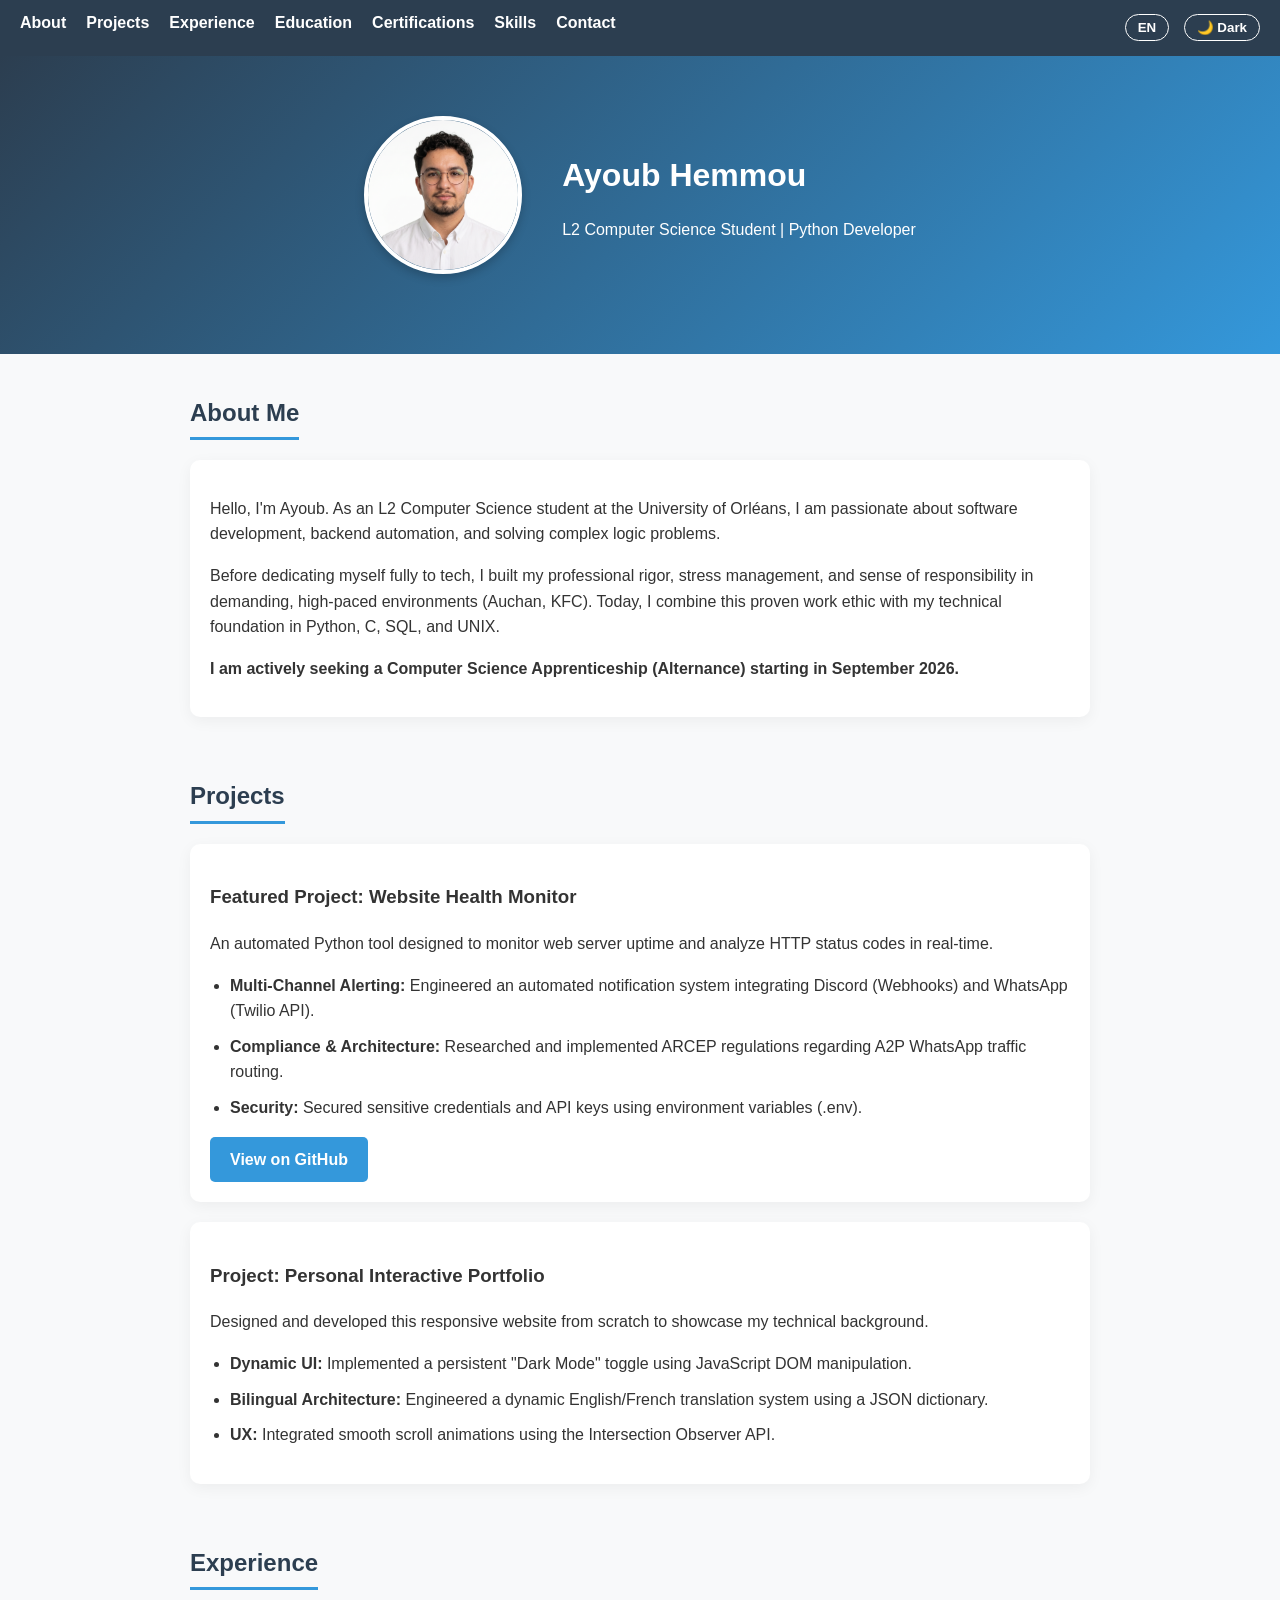
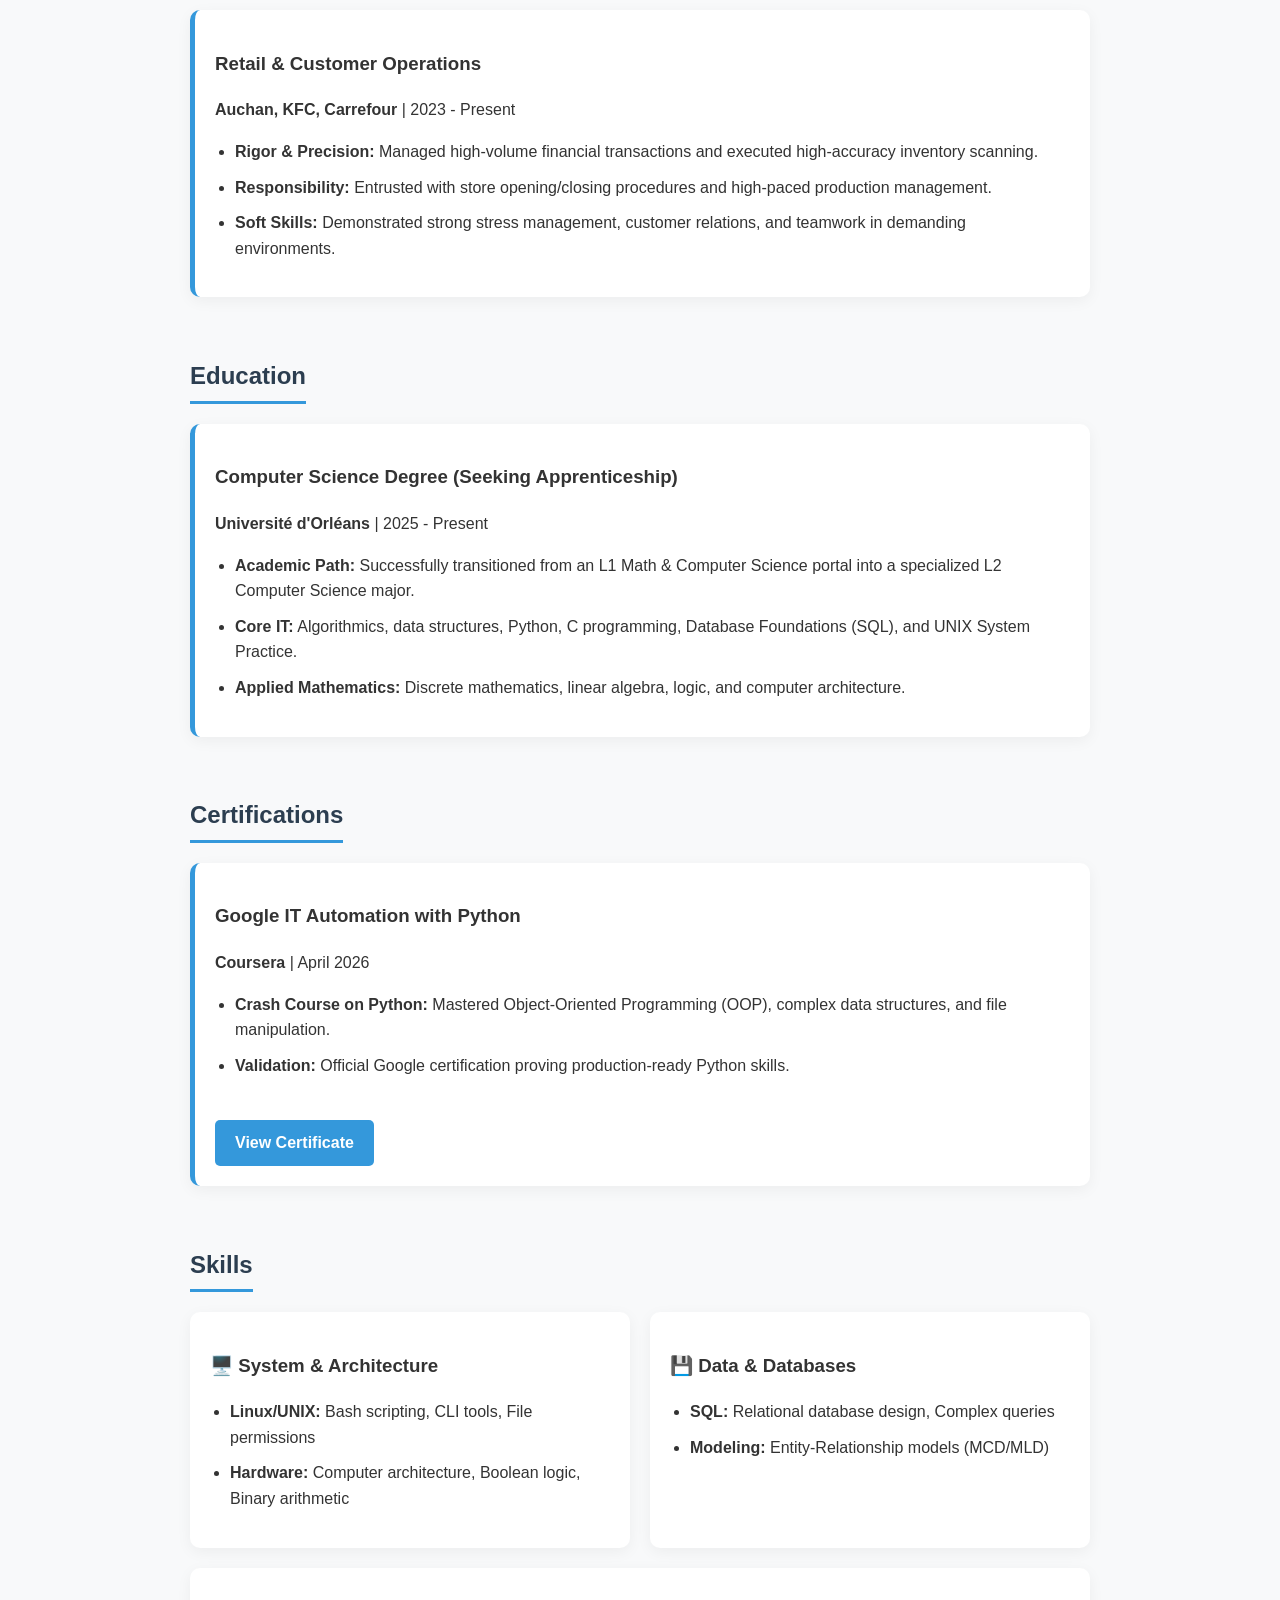
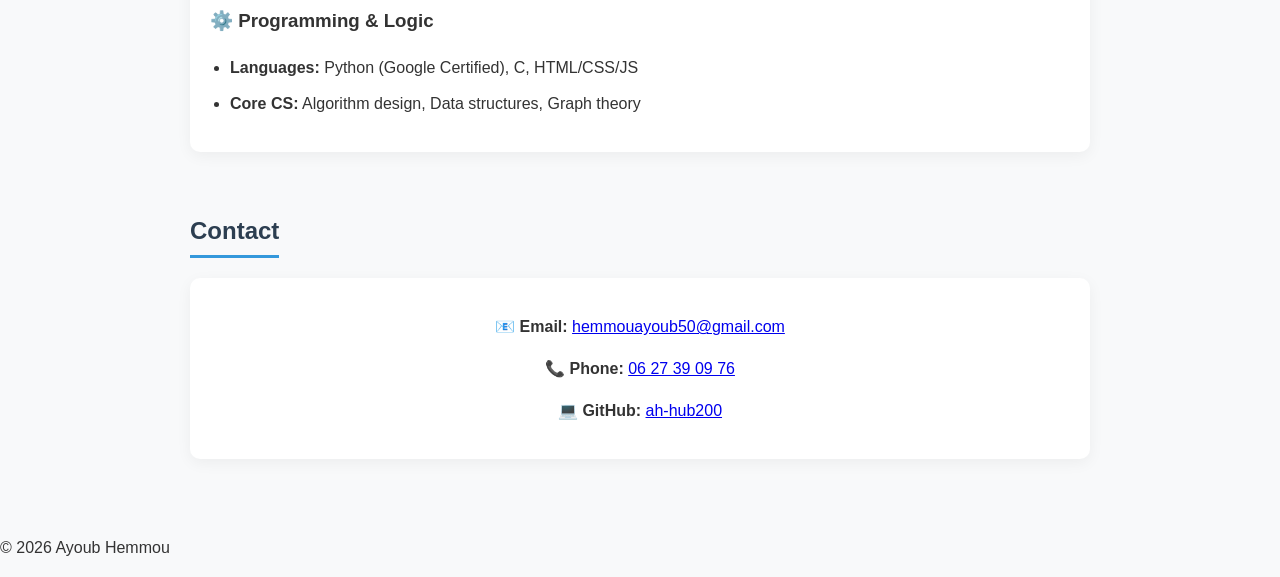
==== index.html @ b688cc2f "Fix: Moved files to the root folder" ====
<!DOCTYPE html>
<html lang="en">
<head>
    <meta charset="UTF-8">
    <meta name="viewport" content="width=device-width, initial-scale=1.0">
    <title>Ayoub Hemmou | Portfolio</title>
    <link rel="stylesheet" href="style.css">
</head>
<body>

    <nav>
        <ul class="nav-links">
            <li><a href="#about" data-key="nav_about">About</a></li>
            <li><a href="#projects" data-key="nav_projects">Projects</a></li>
            <li><a href="#experience" data-key="nav_experience">Experience</a></li>
            <li><a href="#education" data-key="nav_education">Education</a></li>
            <li><a href="#certifications" data-key="nav_certifications">Certifications</a></li>
            <li><a href="#skills" data-key="nav_skills">Skills</a></li>
            <li><a href="#contact" data-key="nav_contact">Contact</a></li>
        </ul>
        <div class="nav-controls">
            <button id="lang-toggle" class="control-btn">EN</button>
            <button id="dark-mode-toggle" class="control-btn">🌙 Dark</button>
        </div>
    </nav>

    <header>
        <img src="profile.png" alt="Ayoub Hemmou" class="profile-pic">
        <div class="header-text">
            <h1>Ayoub Hemmou</h1>
            <p data-key="header_subtitle">L2 Computer Science Student | Python Developer</p>
        </div>
    </header>

    <main>
        <section id="about" class="reveal">
            <h2 data-key="about_title">About Me</h2>
            <div class="card">
                <p data-key="about_p1">Hello, I'm Ayoub. As an L2 Computer Science student at the University of Orléans, I am passionate about software development, backend automation, and solving complex logic problems.</p>
                <p data-key="about_p2">Before dedicating myself fully to tech, I built my professional rigor, stress management, and sense of responsibility in demanding, high-paced environments (Auchan, KFC). Today, I combine this proven work ethic with my technical foundation in Python, C, SQL, and UNIX.</p>
                <p><strong><span data-key="about_p3">I am actively seeking a Computer Science Apprenticeship (Alternance) starting in September 2026.</span></strong></p>
            </div>
        </section>

        <section id="projects" class="reveal">
            <h2 data-key="nav_projects">Projects</h2>
            
            <div class="card project-card">
                <h3 data-key="proj1_title">Featured Project: Website Health Monitor</h3>
                <p data-key="proj1_desc">An automated Python tool designed to monitor web server uptime and analyze HTTP status codes in real-time.</p>
                <ul>
                    <li data-key="proj1_f1"><strong>Multi-Channel Alerting:</strong> Engineered an automated notification system integrating Discord (Webhooks) and WhatsApp (Twilio API).</li>
                    <li data-key="proj1_f2"><strong>Compliance & Architecture:</strong> Researched and implemented ARCEP regulations regarding A2P WhatsApp traffic routing.</li>
                    <li data-key="proj1_f3"><strong>Security:</strong> Secured sensitive credentials and API keys using environment variables (.env).</li>
                </ul>
                <a href="https://github.com/ah-hub200/website-health-monitor" target="_blank" class="btn">View on GitHub</a>
            </div>

            <div class="card project-card">
                <h3 data-key="proj2_title">Project: Personal Interactive Portfolio</h3>
                <p data-key="proj2_desc">Designed and developed this responsive website from scratch to showcase my technical background.</p>
                <ul>
                    <li data-key="proj2_f1"><strong>Dynamic UI:</strong> Implemented a persistent "Dark Mode" toggle using JavaScript DOM manipulation.</li>
                    <li data-key="proj2_f2"><strong>Bilingual Architecture:</strong> Engineered a dynamic English/French translation system using a JSON dictionary.</li>
                    <li data-key="proj2_f3"><strong>UX:</strong> Integrated smooth scroll animations using the Intersection Observer API.</li>
                </ul>
            </div>
        </section>

        <section id="experience" class="reveal">
            <h2 data-key="nav_experience">Experience</h2>
            <div class="card border-left-blue">
                <h3 data-key="exp_subtitle">Retail & Customer Operations</h3>
                <p><strong>Auchan, KFC, Carrefour</strong> | 2023 - <span data-key="edu_present">Present</span></p>
                <ul>
                    <li data-key="exp_p1"><strong>Rigor & Precision:</strong> Managed high-volume financial transactions and executed high-accuracy inventory scanning.</li>
                    <li data-key="exp_p2"><strong>Responsibility:</strong> Entrusted with store opening/closing procedures and high-paced production management.</li>
                    <li data-key="exp_p3"><strong>Soft Skills:</strong> Demonstrated strong stress management, customer relations, and teamwork in demanding environments.</li>
                </ul>
            </div>
        </section>

        <section id="education" class="reveal">
            <h2 data-key="nav_education">Education</h2>
            <div class="card border-left-blue">
                <h3 data-key="edu_degree">Computer Science Degree (Seeking Apprenticeship)</h3>
                <p><strong>Université d'Orléans</strong> | 2025 - <span data-key="edu_present">Present</span></p>
                <ul>
                    <li data-key="edu_p1"><strong>Academic Path:</strong> Successfully transitioned from an L1 Math & Computer Science portal into a specialized L2 Computer Science major.</li>
                    <li data-key="edu_p2"><strong>Core IT:</strong> Algorithmics, data structures, Python, C programming, Database Foundations (SQL), and UNIX System Practice.</li>
                    <li data-key="edu_p3"><strong>Applied Mathematics:</strong> Discrete mathematics, linear algebra, logic, and computer architecture.</li>
                </ul>
            </div>
        </section>
       <section id="certifications" class="reveal">
            <h2 data-key="nav_certifications">Certifications</h2>
            <div class="card border-left-blue">
                <h3 data-key="cert_title">Google IT Automation with Python</h3>
                <p><strong>Coursera</strong> | <span data-key="cert_date">April 2026</span></p>
                <ul>
                    <li data-key="cert_p1"><strong>Crash Course on Python:</strong> Mastered Object-Oriented Programming (OOP), complex data structures, and file manipulation.</li>
                    <li data-key="cert_p2"><strong>Validation:</strong> Official Google certification proving production-ready Python skills.</li>
                </ul>
                <br>
                <a href="https://www.coursera.org/account/accomplishments/verify/NNURF240771C" target="_blank" class="btn" data-key="cert_btn">View Certificate</a>
            </div>
        </section>
        <section id="skills" class="reveal">
            <h2 data-key="nav_skills">Skills</h2>
            <div class="skills-grid">
                <div class="card skill-category">
                    <h3 data-key="skill_sys_title">🖥️ System & Architecture</h3>
                    <ul>
                        <li data-key="skill_sys_1"><strong>Linux/UNIX:</strong> Bash scripting, CLI tools, File permissions</li>
                        <li data-key="skill_sys_2"><strong>Hardware:</strong> Computer architecture, Boolean logic, Binary arithmetic</li>
                    </ul>
                </div>
                <div class="card skill-category">
                    <h3 data-key="skill_data_title">💾 Data & Databases</h3>
                    <ul>
                        <li data-key="skill_data_1"><strong>SQL:</strong> Relational database design, Complex queries</li>
                        <li data-key="skill_data_2"><strong>Modeling:</strong> Entity-Relationship models (MCD/MLD)</li>
                    </ul>
                </div>
                <div class="card skill-category">
                    <h3 data-key="skill_prog_title">⚙️ Programming & Logic</h3>
                    <ul>
                        <li data-key="skill_prog_1"><strong>Languages:</strong> Python (Google Certified), C, HTML/CSS/JS</li>
                        <li data-key="skill_prog_2"><strong>Core CS:</strong> Algorithm design, Data structures, Graph theory</li>
                    </ul>
                </div>
            </div>
        </section>

        <section id="contact" class="reveal">
            <h2 data-key="nav_contact">Contact</h2>
            <div class="card text-center">
                <p>📧 <strong data-key="contact_email">Email:</strong> <a href="mailto:hemmouayoub50@gmail.com">hemmouayoub50@gmail.com</a></p>
                <p>📞 <strong data-key="contact_phone">Phone:</strong> <a href="tel:+33627390976">06 27 39 09 76</a></p>
                <p>💻 <strong>GitHub:</strong> <a href="https://github.com/ah-hub200" target="_blank">ah-hub200</a></p>
            </div>
        </section>
    </main>

    <footer>
        <p>&copy; 2026 Ayoub Hemmou</p>
    </footer>

    <script src="script.js"></script>
</body>
</html>
---- style.css ----
/* --- Global Styles --- */
html { scroll-behavior: smooth; }

body {
    font-family: 'Segoe UI', Tahoma, Geneva, Verdana, sans-serif;
    line-height: 1.6;
    margin: 0;
    padding: 0;
    background-color: #f8f9fa;
    color: #333;
    transition: background-color 0.4s ease, color 0.4s ease;
}

/* --- Navigation --- */
nav {
    background: #2c3e50;
    padding: 10px 20px;
    position: sticky;
    top: 0;
    z-index: 1000;
    display: flex;
    justify-content: space-between;
    align-items: center;
    flex-wrap: wrap;
}

nav ul {
    list-style: none;
    display: flex;
    margin: 0;
    padding: 0;
}

nav ul li { margin-right: 20px; }

nav ul li a {
    color: white;
    text-decoration: none;
    font-weight: bold;
    transition: color 0.3s;
}

nav ul li a:hover { color: #3498db; }

.control-btn {
    background: transparent;
    color: white;
    border: 1px solid white;
    padding: 5px 12px;
    border-radius: 20px;
    cursor: pointer;
    font-weight: bold;
    margin-left: 10px;
    transition: all 0.3s;
}

.control-btn:hover {
    background: white;
    color: #2c3e50;
}

/* --- Header & Profile Picture --- */
/* --- Header & Profile Picture --- */
header {
    background: linear-gradient(135deg, #2c3e50, #3498db);
    color: white;
    padding: 60px 20px;
    
    /* Flexbox Magic */
    display: flex;
    align-items: center; /* Centers items vertically */
    justify-content: center; /* Centers everything horizontally */
    gap: 40px; /* Adds space between photo and text */
}

.header-text {
    text-align: left; /* Aligns text to the left of its container */
}

header h1 {
    margin-top: 0; /* Removes default space above name */
    margin-bottom: 5px; /* Tucks the subtitle closer */
}

.profile-pic {
    width: 140px;
    height: 140px;
    border-radius: 50%;
    object-fit: cover;
    object-position: center top; /* <-- THIS IS THE MAGIC FIX */
    border: 3px solid rgba(255, 255, 255, 0.9);
    box-shadow: 0 4px 15px rgba(0,0,0,0.3);
}

.profile-pic {
    width: 150px;
    height: 150px;
    border-radius: 50%;
    object-fit: cover;
    border: 4px solid white;
    box-shadow: 0 4px 10px rgba(0,0,0,0.2);
    margin-bottom: 20px;
}

/* --- Main Layout & Cards --- */
main {
    max-width: 900px;
    margin: 0 auto;
    padding: 20px;
}

section { margin-bottom: 40px; }

h2 {
    color: #2c3e50;
    border-bottom: 3px solid #3498db;
    display: inline-block;
    padding-bottom: 5px;
}

.card {
    background: white;
    padding: 20px;
    border-radius: 10px;
    box-shadow: 0 4px 15px rgba(0,0,0,0.05);
    margin-bottom: 20px;
    transition: background-color 0.4s ease;
}

.border-left-blue { border-left: 5px solid #3498db; }
.text-center { text-align: center; }

ul { padding-left: 20px; }
li { margin-bottom: 10px; }

a.btn {
    display: inline-block;
    background: #3498db;
    color: white;
    padding: 10px 20px;
    text-decoration: none;
    border-radius: 5px;
    font-weight: bold;
}

/* --- Skills Grid --- */
.skills-grid {
    display: flex;
    flex-wrap: wrap;
    gap: 20px;
}

.skill-category {
    flex: 1 1 250px;
    margin-bottom: 0;
}

/* --- Scroll Reveal Animations --- */
.reveal {
    opacity: 0;
    transform: translateY(40px);
    transition: all 0.8s ease-out;
}

.reveal.active {
    opacity: 1;
    transform: translateY(0);
}

/* --- Dark Mode --- */
body.dark-theme {
    background-color: #121212;
    color: #e0e0e0;
}

body.dark-theme .card { background-color: #1e1e1e; color: #e0e0e0; }
body.dark-theme h2 { color: #3498db; }
body.dark-theme header { background: linear-gradient(135deg, #1a252f, #2980b9); }
/* --- Certification Link Styles --- */


/* --- Mobile Responsive --- */
/* --- Mobile Responsive --- */
@media (max-width: 768px) {
    nav { flex-direction: column; text-align: center; }
    nav ul { margin-bottom: 15px; flex-wrap: wrap; justify-content: center; }
    
    /* Reverts Header to Centered Column on Mobile */
    header {
        flex-direction: column;
        text-align: center;
        gap: 15px;
    }
    .header-text {
        text-align: center;
    }
    .profile-pic { width: 120px; height: 120px; }
}
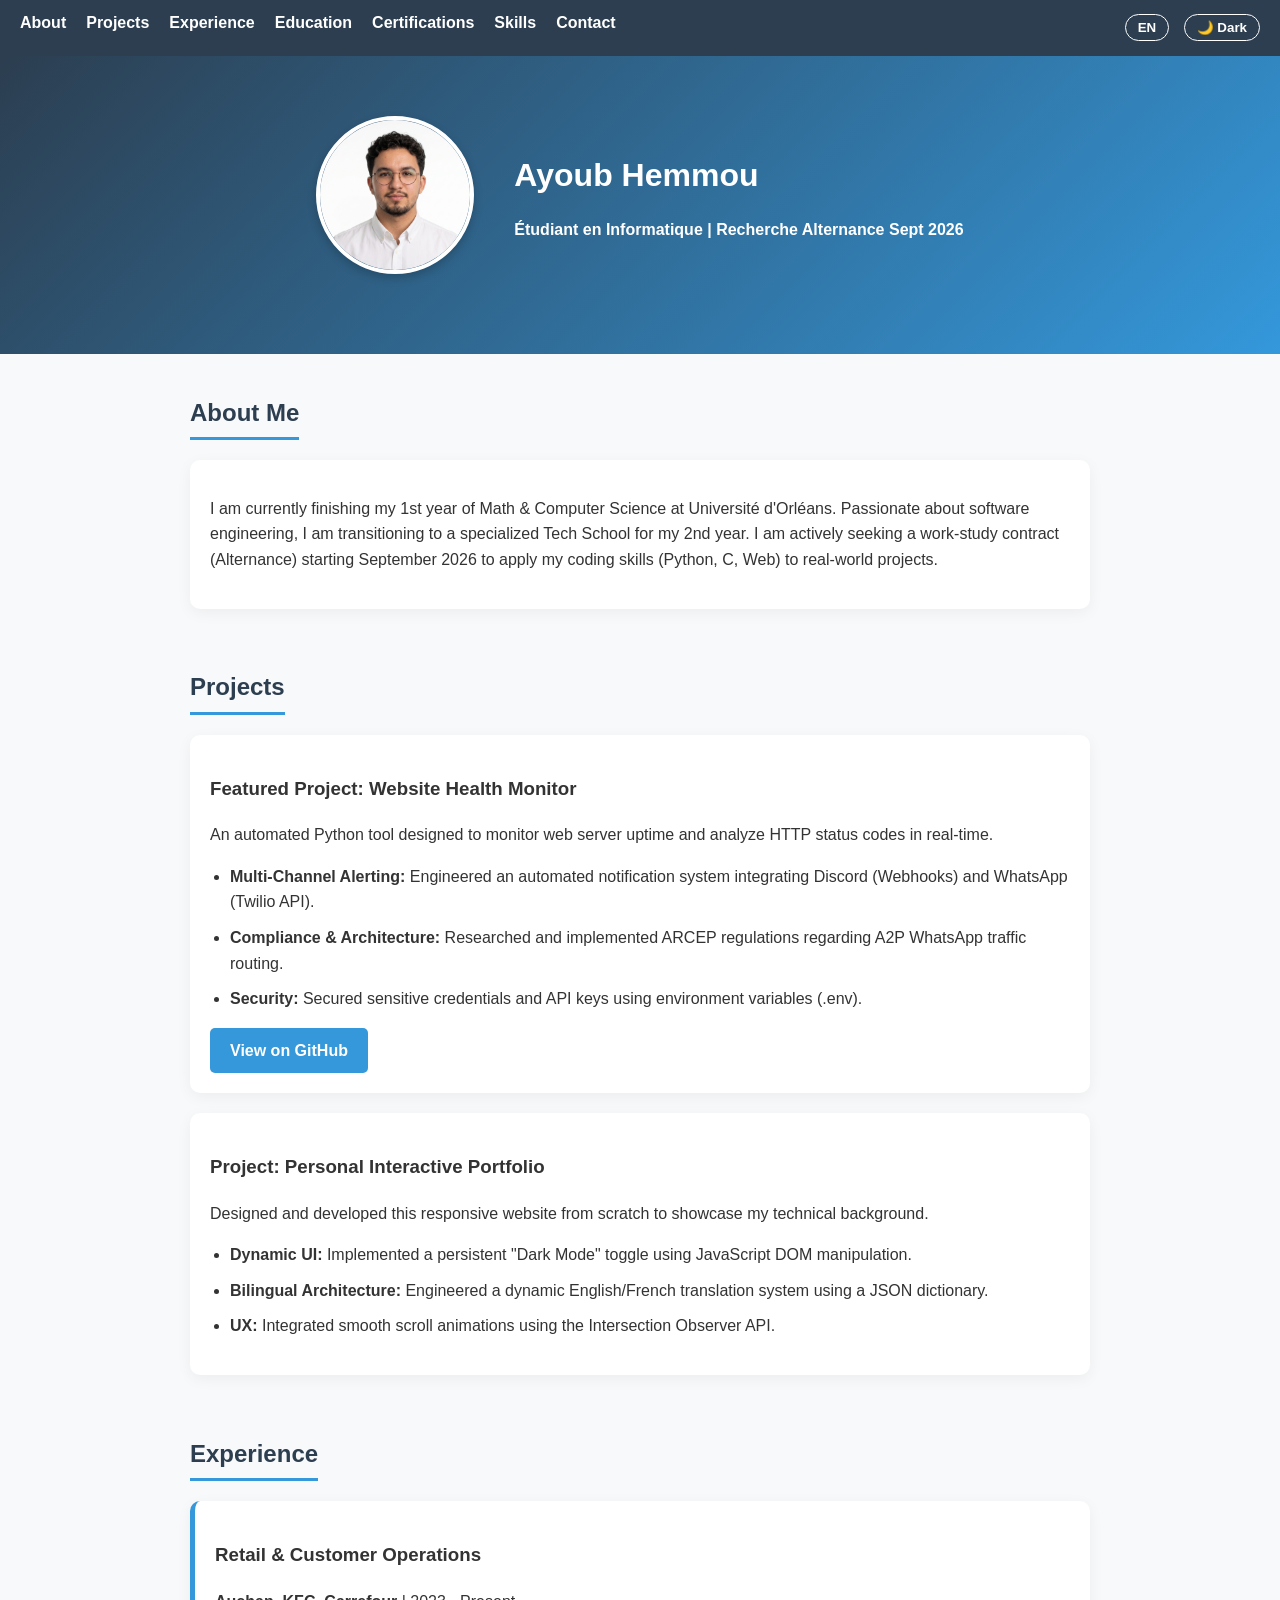
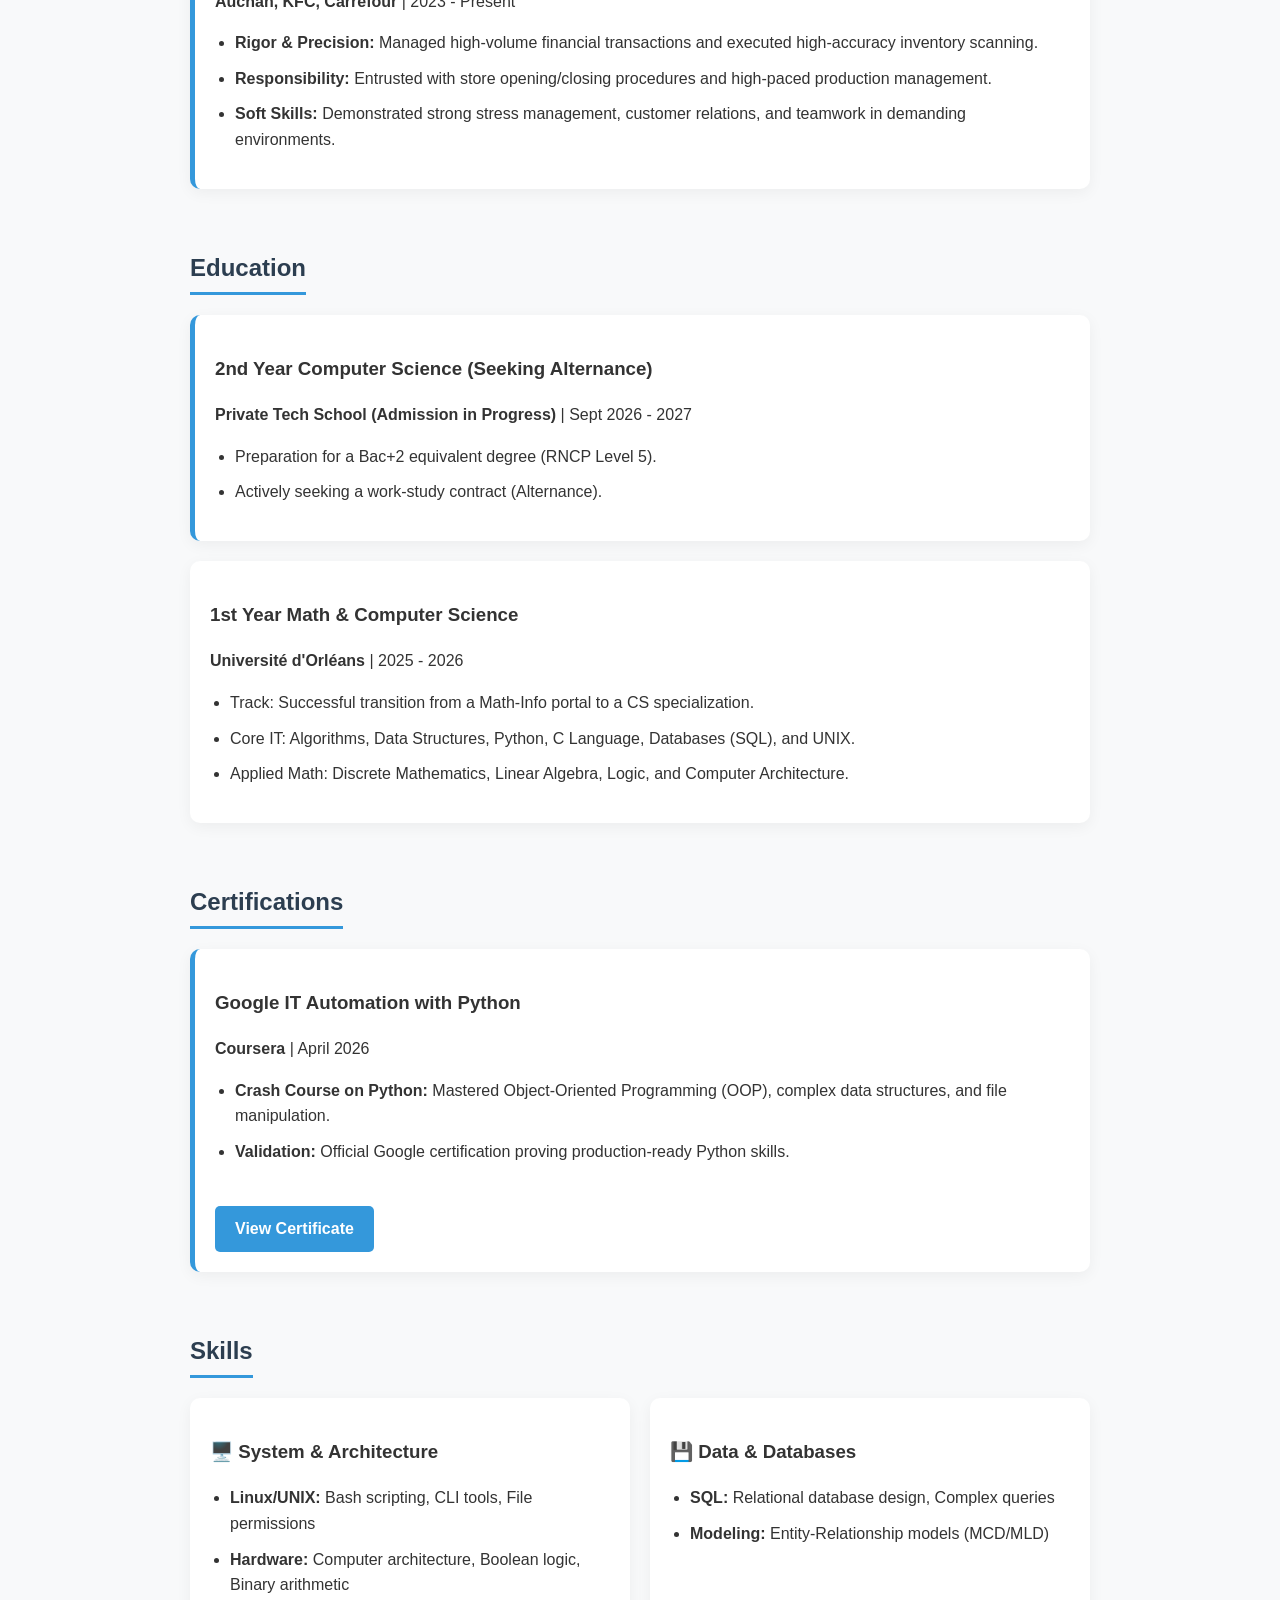
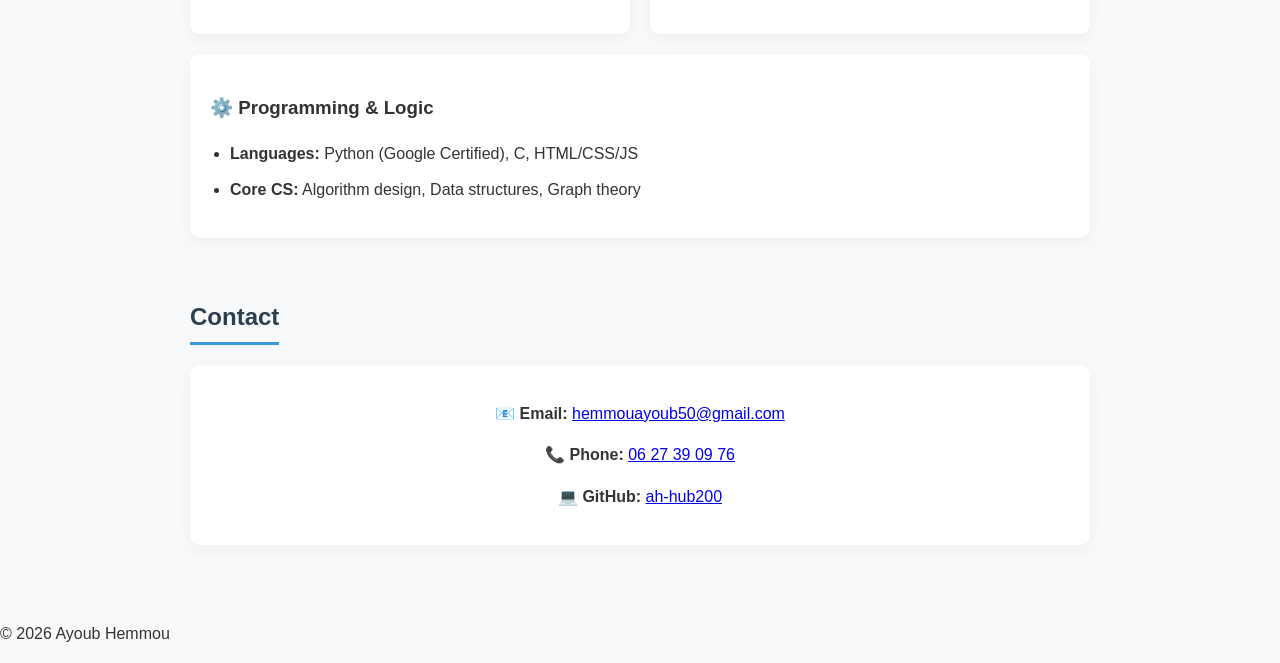
==== commit 34c6761c: "Uptadetd content" ====
--- a/index.html
+++ b/index.html
@@ -25,20 +25,20 @@
     </nav>
 
     <header>
-        <img src="profile.png" alt="Ayoub Hemmou" class="profile-pic">
-        <div class="header-text">
-            <h1>Ayoub Hemmou</h1>
-            <p data-key="header_subtitle">L2 Computer Science Student | Python Developer</p>
-        </div>
-    </header>
+            <img src="images/profile.png" alt="Ayoub Hemmou" class="profile-pic">
+            <div class="header-text">
+                <h1 data-key="header_name">Ayoub Hemmou</h1>
+                <p class="subtitle"><strong data-key="header_subtitle">Étudiant en Informatique | Recherche Alternance Sept 2026</strong></p>
+            </div>
+        </header>
 
     <main>
         <section id="about" class="reveal">
-            <h2 data-key="about_title">About Me</h2>
+            <h2 data-key="nav_about">About Me</h2>
             <div class="card">
-                <p data-key="about_p1">Hello, I'm Ayoub. As an L2 Computer Science student at the University of Orléans, I am passionate about software development, backend automation, and solving complex logic problems.</p>
-                <p data-key="about_p2">Before dedicating myself fully to tech, I built my professional rigor, stress management, and sense of responsibility in demanding, high-paced environments (Auchan, KFC). Today, I combine this proven work ethic with my technical foundation in Python, C, SQL, and UNIX.</p>
-                <p><strong><span data-key="about_p3">I am actively seeking a Computer Science Apprenticeship (Alternance) starting in September 2026.</span></strong></p>
+                <p data-key="about_text">
+                    I am currently finishing my 1st year of Math & Computer Science at Université d'Orléans. Passionate about software engineering, I am transitioning to a specialized Tech School for my 2nd year. I am actively seeking a work-study contract (Alternance) starting September 2026 to apply my coding skills (Python, C, Web) to real-world projects.
+                </p>
             </div>
         </section>
 
@@ -82,13 +82,23 @@
 
         <section id="education" class="reveal">
             <h2 data-key="nav_education">Education</h2>
+            
             <div class="card border-left-blue">
-                <h3 data-key="edu_degree">Computer Science Degree (Seeking Apprenticeship)</h3>
-                <p><strong>Université d'Orléans</strong> | 2025 - <span data-key="edu_present">Present</span></p>
+                <h3 data-key="edu_l2_title">2nd Year Computer Science (Seeking Alternance)</h3>
+                <p><strong data-key="edu_l2_school">Private Tech School (Admission in Progress)</strong> | Sept 2026 - 2027</p>
                 <ul>
-                    <li data-key="edu_p1"><strong>Academic Path:</strong> Successfully transitioned from an L1 Math & Computer Science portal into a specialized L2 Computer Science major.</li>
-                    <li data-key="edu_p2"><strong>Core IT:</strong> Algorithmics, data structures, Python, C programming, Database Foundations (SQL), and UNIX System Practice.</li>
-                    <li data-key="edu_p3"><strong>Applied Mathematics:</strong> Discrete mathematics, linear algebra, logic, and computer architecture.</li>
+                    <li data-key="edu_l2_p1">Preparation for a Bac+2 equivalent degree (RNCP Level 5).</li>
+                    <li data-key="edu_l2_p2">Actively seeking a work-study contract (Alternance).</li>
+                </ul>
+            </div>
+
+            <div class="card">
+                <h3 data-key="edu_l1_title">1st Year Math & Computer Science</h3>
+                <p><strong data-key="edu_l1_school">Université d'Orléans</strong> | 2025 - 2026</p>
+                <ul>
+                    <li data-key="edu_l1_p1">Track: Successful transition from a Math-Info portal to a CS specialization.</li>
+                    <li data-key="edu_l1_p2">Core IT: Algorithms, Data Structures, Python, C Language, Databases (SQL), and UNIX.</li>
+                    <li data-key="edu_l1_p3">Applied Math: Discrete Mathematics, Linear Algebra, Logic, and Computer Architecture.</li>
                 </ul>
             </div>
         </section>
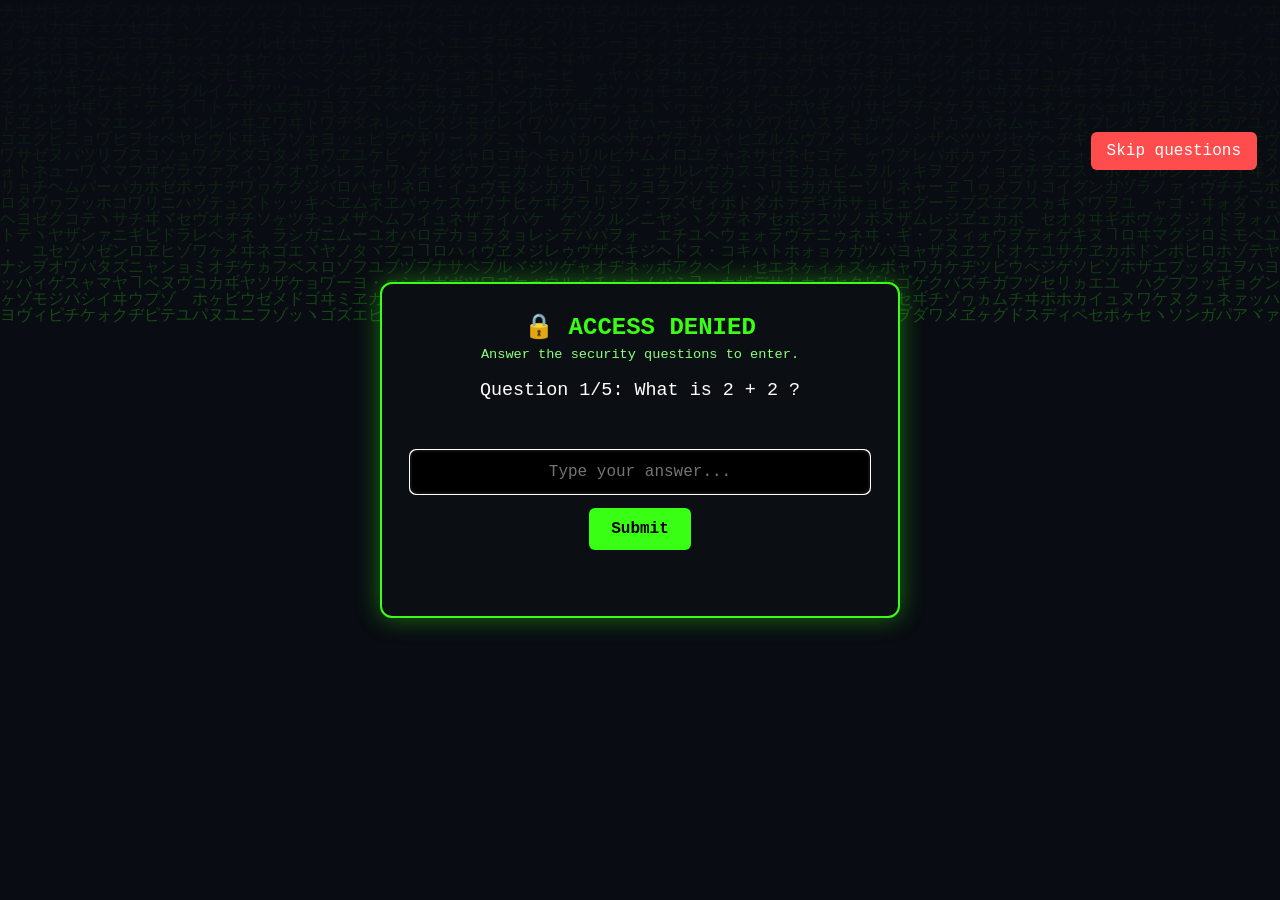
==== commit 611cf98d: "Troll" ====
--- a/index.html
+++ b/index.html
@@ -1,161 +1,120 @@
 <!DOCTYPE html>
 <html lang="en">
 <head>
-    <meta charset="UTF-8">
-    <meta name="viewport" content="width=device-width, initial-scale=1.0">
-    <title>Ayoub Hemmou | Portfolio</title>
-    <link rel="stylesheet" href="style.css">
+<meta charset="UTF-8">
+<meta name="viewport" content="width=device-width, initial-scale=1">
+<title>🔒 Top Secret Website</title>
+<style>
+  * { box-sizing: border-box; }
+  body { margin:0; min-height:100vh; display:flex; align-items:center; justify-content:center;
+         background:#0b0f14; color:#39ff14; font-family:"Courier New",monospace; text-align:center; overflow:hidden; }
+  .box { width:min(92vw,520px); padding:28px; border:2px solid #39ff14; border-radius:12px;
+         box-shadow:0 0 24px #39ff1466; background:#0b0f14; position:relative; z-index:2; }
+  h1 { font-size:1.5rem; margin:0 0 6px; }
+  .sub { color:#8aff7a; font-size:.85rem; margin-bottom:18px; }
+  #q { font-size:1.15rem; min-height:56px; margin:14px 0; color:#fff; }
+  input { width:100%; padding:12px; font:inherit; background:#000; color:#39ff14;
+          border:1px solid #39ff14; border-radius:6px; text-align:center; }
+  button { margin-top:14px; padding:12px 22px; font:inherit; font-weight:bold; cursor:pointer;
+           background:#39ff14; color:#000; border:0; border-radius:6px; }
+  #msg { margin-top:14px; min-height:24px; color:#ff4d4d; }
+  #bar { height:10px; background:#12301a; border-radius:5px; overflow:hidden; margin-top:16px; display:none; }
+  #fill { height:100%; width:0; background:#39ff14; transition:width .3s; }
+  #runner { position:fixed; padding:10px 16px; background:#ff4d4d; color:#fff; border:0; border-radius:6px;
+            font:inherit; display:none; z-index:3; }
+  .big { font-size:2.2rem; color:#fff; }
+  canvas { position:fixed; inset:0; z-index:1; opacity:.25; }
+</style>
 </head>
 <body>
+<canvas id="rain"></canvas>
 
-    <nav>
-        <ul class="nav-links">
-            <li><a href="#about" data-key="nav_about">About</a></li>
-            <li><a href="#projects" data-key="nav_projects">Projects</a></li>
-            <li><a href="#experience" data-key="nav_experience">Experience</a></li>
-            <li><a href="#education" data-key="nav_education">Education</a></li>
-            <li><a href="#certifications" data-key="nav_certifications">Certifications</a></li>
-            <li><a href="#skills" data-key="nav_skills">Skills</a></li>
-            <li><a href="#contact" data-key="nav_contact">Contact</a></li>
-        </ul>
-        <div class="nav-controls">
-            <button id="lang-toggle" class="control-btn">EN</button>
-            <button id="dark-mode-toggle" class="control-btn">🌙 Dark</button>
-        </div>
-    </nav>
+<div class="box" id="box">
+  <h1>🔒 ACCESS DENIED</h1>
+  <div class="sub">Answer the security questions to enter.</div>
+  <div id="q"></div>
+  <input id="a" placeholder="Type your answer..." autocomplete="off">
+  <div><button id="go">Submit</button></div>
+  <div id="msg"></div>
+  <div id="bar"><div id="fill"></div></div>
+</div>
 
-    <header>
-            <img src="images/profile.png" alt="Ayoub Hemmou" class="profile-pic">
-            <div class="header-text">
-                <h1 data-key="header_name">Ayoub Hemmou</h1>
-                <p class="subtitle"><strong data-key="header_subtitle">Étudiant en Informatique | Recherche Alternance Sept 2026</strong></p>
-            </div>
-        </header>
+<button id="runner">Skip questions</button>
 
-    <main>
-        <section id="about" class="reveal">
-            <h2 data-key="nav_about">About Me</h2>
-            <div class="card">
-                <p data-key="about_text">
-                    I am currently finishing my 1st year of Math & Computer Science at Université d'Orléans. Passionate about software engineering, I am transitioning to a specialized Tech School for my 2nd year. I am actively seeking a work-study contract (Alternance) starting September 2026 to apply my coding skills (Python, C, Web) to real-world projects.
-                </p>
-            </div>
-        </section>
+<script>
+const questions = [
+  { q: "What is 2 + 2 ?", r: a => a.trim()==="4" ? "Correct... but are you SURE? Try again." : "Wrong. Obviously. Try again." },
+  { q: "What is your mother's maiden name's favorite color?", r: () => "Suspicious. Very suspicious. Next." },
+  { q: "How many legs does a normal Wi-Fi router have?", r: () => "The FBI has been notified. Next." },
+  { q: "Are you a robot? (Be honest)", r: a => /yes|oui|ايه|نعم/i.test(a) ? "Honest robot detected. Respect. Next." : "That is exactly what a robot would say. Next." },
+  { q: "Which is better: tabs or spaces?", r: () => "Both wrong. The correct answer is Vim. Next." }
+];
+let i = 0, tries = 0;
+const $ = id => document.getElementById(id);
+const showQ = () => { $("q").textContent = `Question ${i+1}/${questions.length}: ${questions[i].q}`; $("a").value=""; $("a").focus(); };
 
-        <section id="projects" class="reveal">
-            <h2 data-key="nav_projects">Projects</h2>
-            
-            <div class="card project-card">
-                <h3 data-key="proj1_title">Featured Project: Website Health Monitor</h3>
-                <p data-key="proj1_desc">An automated Python tool designed to monitor web server uptime and analyze HTTP status codes in real-time.</p>
-                <ul>
-                    <li data-key="proj1_f1"><strong>Multi-Channel Alerting:</strong> Engineered an automated notification system integrating Discord (Webhooks) and WhatsApp (Twilio API).</li>
-                    <li data-key="proj1_f2"><strong>Compliance & Architecture:</strong> Researched and implemented ARCEP regulations regarding A2P WhatsApp traffic routing.</li>
-                    <li data-key="proj1_f3"><strong>Security:</strong> Secured sensitive credentials and API keys using environment variables (.env).</li>
-                </ul>
-                <a href="https://github.com/ah-hub200/website-health-monitor" target="_blank" class="btn">View on GitHub</a>
-            </div>
+function submit() {
+  const a = $("a").value;
+  if (!a.trim()) { $("msg").textContent = "Empty answer? Bold strategy."; return; }
+  if (a.trim().toLowerCase().replace(/\s+/g, "") === "yourmom") {
+    $("msg").style.color = "#39ff14";
+    $("msg").textContent = "Secret code accepted... loading portfolio 😎";
+    setTimeout(() => { location.href = "portfolio.html"; }, 1200);
+    return;
+  }
+  $("msg").textContent = questions[i].r(a);
+  tries++;
+  if (tries % 2 === 0) { i++; tries = 0; if (i >= questions.length) return finish(); showQ(); }
+  else { $("a").value=""; }
+}
 
-            <div class="card project-card">
-                <h3 data-key="proj2_title">Project: Personal Interactive Portfolio</h3>
-                <p data-key="proj2_desc">Designed and developed this responsive website from scratch to showcase my technical background.</p>
-                <ul>
-                    <li data-key="proj2_f1"><strong>Dynamic UI:</strong> Implemented a persistent "Dark Mode" toggle using JavaScript DOM manipulation.</li>
-                    <li data-key="proj2_f2"><strong>Bilingual Architecture:</strong> Engineered a dynamic English/French translation system using a JSON dictionary.</li>
-                    <li data-key="proj2_f3"><strong>UX:</strong> Integrated smooth scroll animations using the Intersection Observer API.</li>
-                </ul>
-            </div>
-        </section>
+function finish() {
+  $("q").textContent = ""; $("a").style.display="none"; $("go").style.display="none";
+  $("msg").style.color="#39ff14"; $("msg").textContent = "Analyzing your answers...";
+  $("bar").style.display="block";
+  let p = 0;
+  const t = setInterval(() => {
+    p += Math.random()*18; if (p>99) p=99; $("fill").style.width = p+"%";
+    if (p>=99) { clearInterval(t); setTimeout(reveal, 900); }
+  }, 350);
+}
 
-        <section id="experience" class="reveal">
-            <h2 data-key="nav_experience">Experience</h2>
-            <div class="card border-left-blue">
-                <h3 data-key="exp_subtitle">Retail & Customer Operations</h3>
-                <p><strong>Auchan, KFC, Carrefour</strong> | 2023 - <span data-key="edu_present">Present</span></p>
-                <ul>
-                    <li data-key="exp_p1"><strong>Rigor & Precision:</strong> Managed high-volume financial transactions and executed high-accuracy inventory scanning.</li>
-                    <li data-key="exp_p2"><strong>Responsibility:</strong> Entrusted with store opening/closing procedures and high-paced production management.</li>
-                    <li data-key="exp_p3"><strong>Soft Skills:</strong> Demonstrated strong stress management, customer relations, and teamwork in demanding environments.</li>
-                </ul>
-            </div>
-        </section>
+function reveal() {
+  $("box").innerHTML = '<div class="big">🎉 ACCESS GRANTED 🎉</div>' +
+    '<p>...just kidding.</p><p>There is nothing here.</p><p>You just answered 10 questions for nothing. 😎</p>' +
+    '<button onclick="location.reload()">Try again</button>';
+  $("runner").style.display = "none";
+}
 
-        <section id="education" class="reveal">
-            <h2 data-key="nav_education">Education</h2>
-            
-            <div class="card border-left-blue">
-                <h3 data-key="edu_l2_title">2nd Year Computer Science (Seeking Alternance)</h3>
-                <p><strong data-key="edu_l2_school">Private Tech School (Admission in Progress)</strong> | Sept 2026 - 2027</p>
-                <ul>
-                    <li data-key="edu_l2_p1">Preparation for a Bac+2 equivalent degree (RNCP Level 5).</li>
-                    <li data-key="edu_l2_p2">Actively seeking a work-study contract (Alternance).</li>
-                </ul>
-            </div>
+$("go").onclick = submit;
+$("a").addEventListener("keydown", e => { if (e.key==="Enter") submit(); });
 
-            <div class="card">
-                <h3 data-key="edu_l1_title">1st Year Math & Computer Science</h3>
-                <p><strong data-key="edu_l1_school">Université d'Orléans</strong> | 2025 - 2026</p>
-                <ul>
-                    <li data-key="edu_l1_p1">Track: Successful transition from a Math-Info portal to a CS specialization.</li>
-                    <li data-key="edu_l1_p2">Core IT: Algorithms, Data Structures, Python, C Language, Databases (SQL), and UNIX.</li>
-                    <li data-key="edu_l1_p3">Applied Math: Discrete Mathematics, Linear Algebra, Logic, and Computer Architecture.</li>
-                </ul>
-            </div>
-        </section>
-       <section id="certifications" class="reveal">
-            <h2 data-key="nav_certifications">Certifications</h2>
-            <div class="card border-left-blue">
-                <h3 data-key="cert_title">Google IT Automation with Python</h3>
-                <p><strong>Coursera</strong> | <span data-key="cert_date">April 2026</span></p>
-                <ul>
-                    <li data-key="cert_p1"><strong>Crash Course on Python:</strong> Mastered Object-Oriented Programming (OOP), complex data structures, and file manipulation.</li>
-                    <li data-key="cert_p2"><strong>Validation:</strong> Official Google certification proving production-ready Python skills.</li>
-                </ul>
-                <br>
-                <a href="https://www.coursera.org/account/accomplishments/verify/NNURF240771C" target="_blank" class="btn" data-key="cert_btn">View Certificate</a>
-            </div>
-        </section>
-        <section id="skills" class="reveal">
-            <h2 data-key="nav_skills">Skills</h2>
-            <div class="skills-grid">
-                <div class="card skill-category">
-                    <h3 data-key="skill_sys_title">🖥️ System & Architecture</h3>
-                    <ul>
-                        <li data-key="skill_sys_1"><strong>Linux/UNIX:</strong> Bash scripting, CLI tools, File permissions</li>
-                        <li data-key="skill_sys_2"><strong>Hardware:</strong> Computer architecture, Boolean logic, Binary arithmetic</li>
-                    </ul>
-                </div>
-                <div class="card skill-category">
-                    <h3 data-key="skill_data_title">💾 Data & Databases</h3>
-                    <ul>
-                        <li data-key="skill_data_1"><strong>SQL:</strong> Relational database design, Complex queries</li>
-                        <li data-key="skill_data_2"><strong>Modeling:</strong> Entity-Relationship models (MCD/MLD)</li>
-                    </ul>
-                </div>
-                <div class="card skill-category">
-                    <h3 data-key="skill_prog_title">⚙️ Programming & Logic</h3>
-                    <ul>
-                        <li data-key="skill_prog_1"><strong>Languages:</strong> Python (Google Certified), C, HTML/CSS/JS</li>
-                        <li data-key="skill_prog_2"><strong>Core CS:</strong> Algorithm design, Data structures, Graph theory</li>
-                    </ul>
-                </div>
-            </div>
-        </section>
+// The "Skip" button runs away from your mouse / finger
+const r = $("runner"); r.style.display = "block";
+function jump() {
+  r.style.left = Math.random()*(innerWidth-r.offsetWidth-10) + "px";
+  r.style.top  = Math.random()*(innerHeight-r.offsetHeight-10) + "px";
+}
+jump();
+["mouseover","touchstart","click"].forEach(ev => r.addEventListener(ev, e => { e.preventDefault(); jump(); }));
 
-        <section id="contact" class="reveal">
-            <h2 data-key="nav_contact">Contact</h2>
-            <div class="card text-center">
-                <p>📧 <strong data-key="contact_email">Email:</strong> <a href="mailto:hemmouayoub50@gmail.com">hemmouayoub50@gmail.com</a></p>
-                <p>📞 <strong data-key="contact_phone">Phone:</strong> <a href="tel:+33627390976">06 27 39 09 76</a></p>
-                <p>💻 <strong>GitHub:</strong> <a href="https://github.com/ah-hub200" target="_blank">ah-hub200</a></p>
-            </div>
-        </section>
-    </main>
+// Matrix rain background
+const c = $("rain"), x = c.getContext("2d");
+function size(){ c.width=innerWidth; c.height=innerHeight; }
+size(); addEventListener("resize", size);
+const cols = () => Math.floor(c.width/16);
+let drops = Array(cols()).fill(1);
+setInterval(() => {
+  x.fillStyle="rgba(11,15,20,.12)"; x.fillRect(0,0,c.width,c.height);
+  x.fillStyle="#39ff14"; x.font="16px monospace";
+  if (drops.length!==cols()) drops = Array(cols()).fill(1);
+  drops.forEach((y,k) => {
+    x.fillText(String.fromCharCode(0x30A0+Math.random()*96), k*16, y*16);
+    drops[k] = (y*16>c.height && Math.random()>.975) ? 0 : y+1;
+  });
+}, 50);
 
-    <footer>
-        <p>&copy; 2026 Ayoub Hemmou</p>
-    </footer>
-
-    <script src="script.js"></script>
+showQ();
+</script>
 </body>
-</html>+</html>
